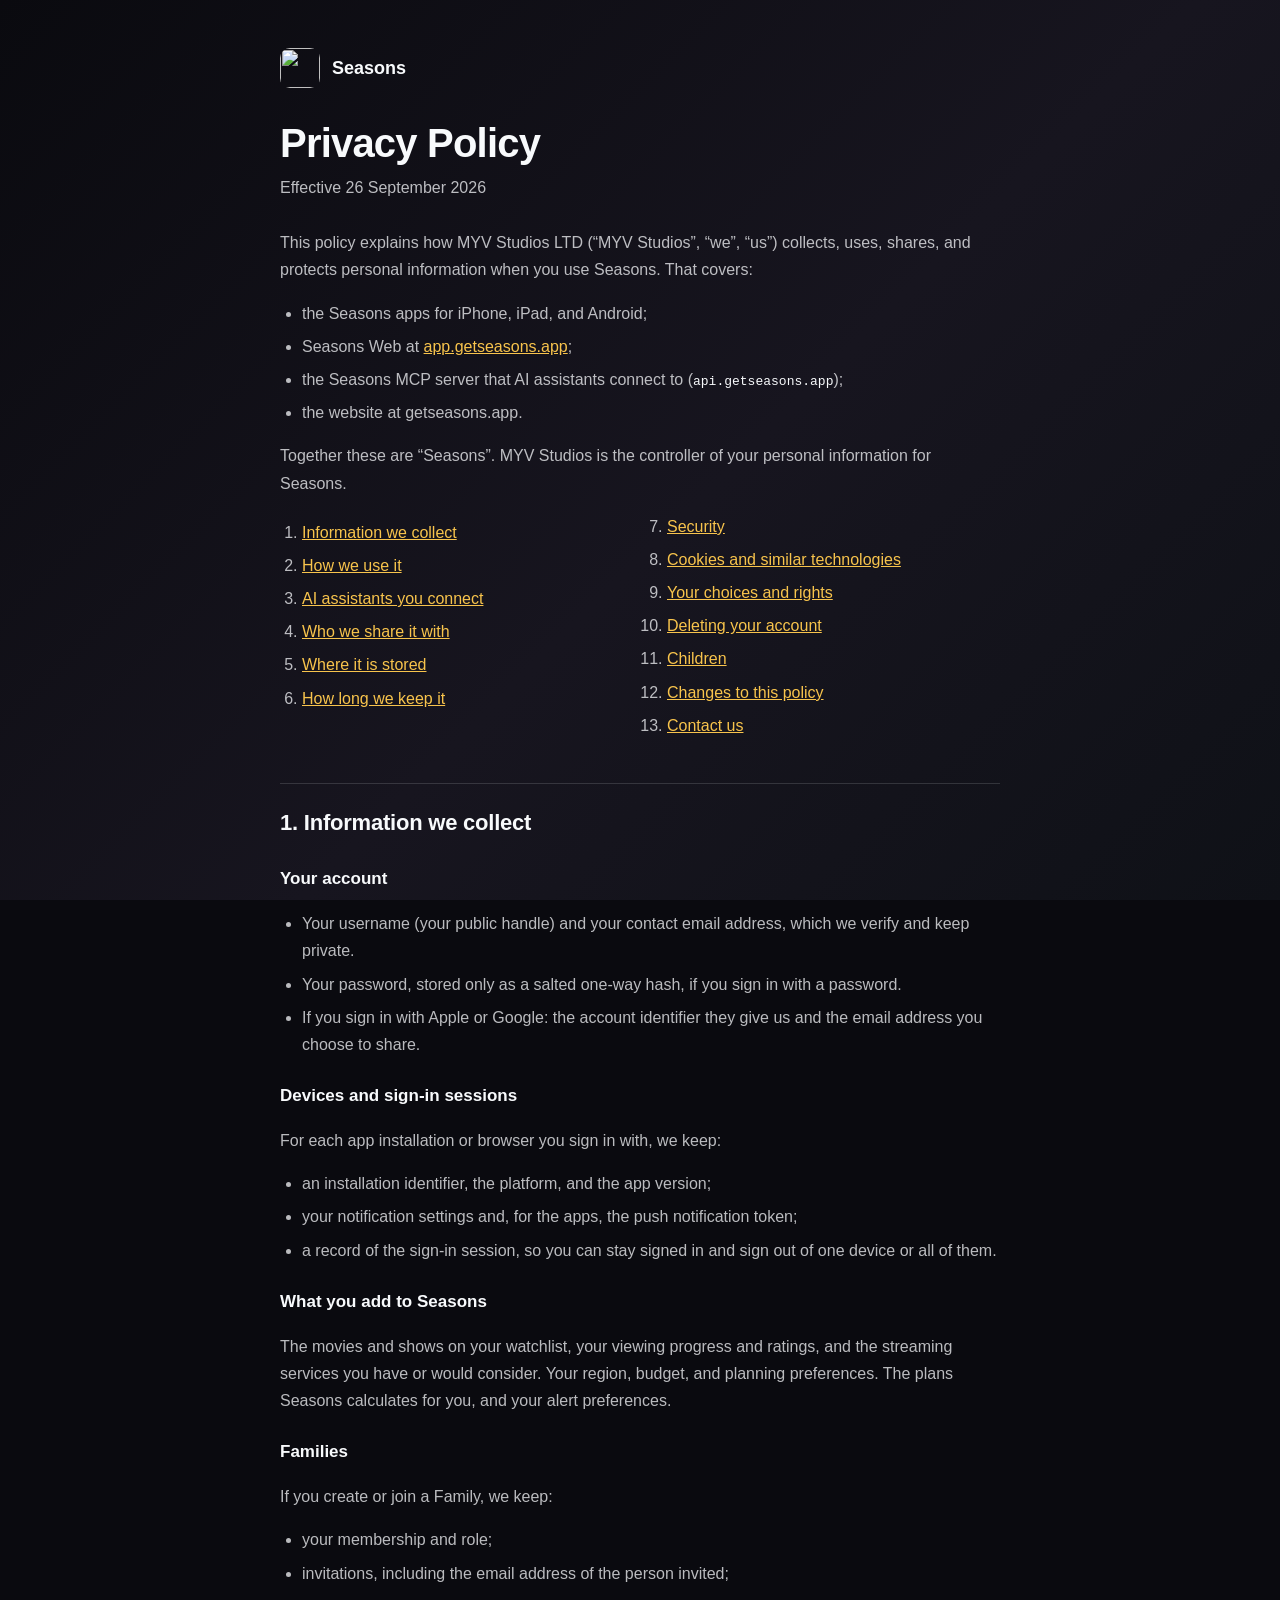
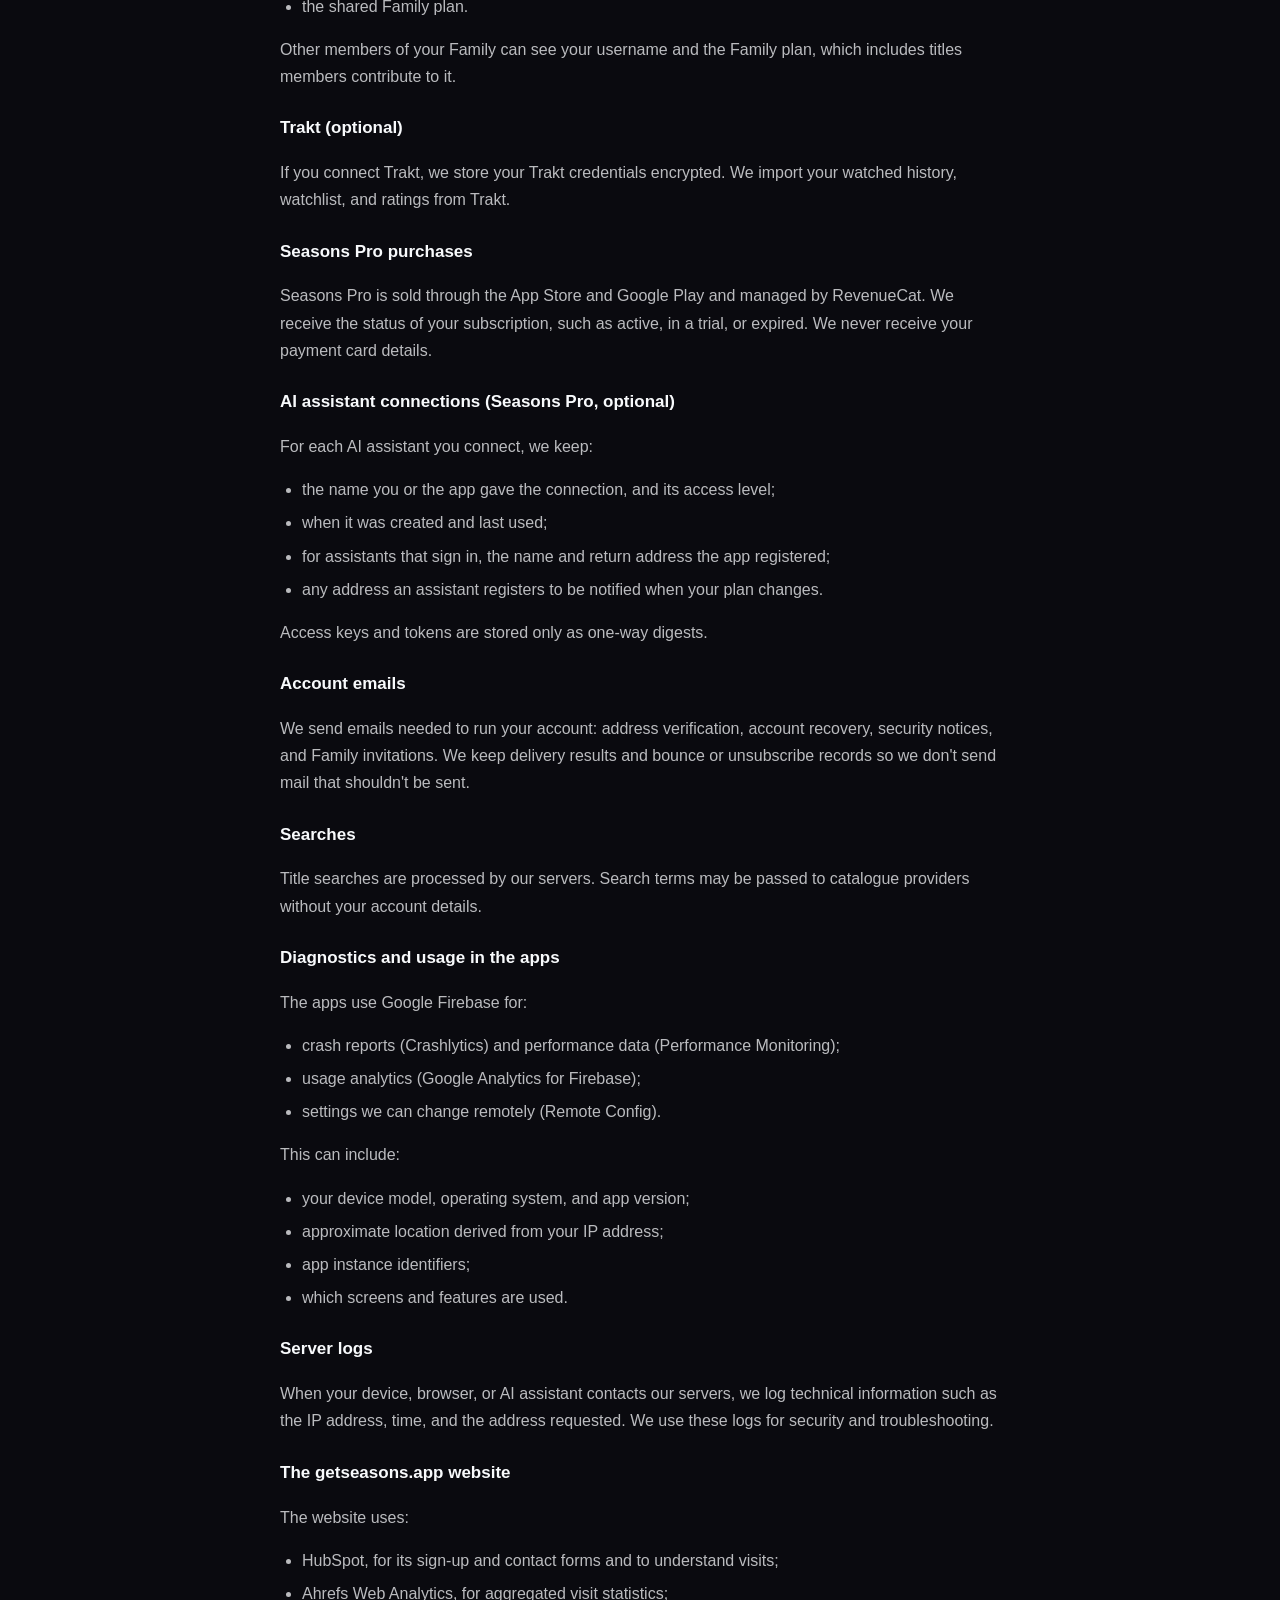
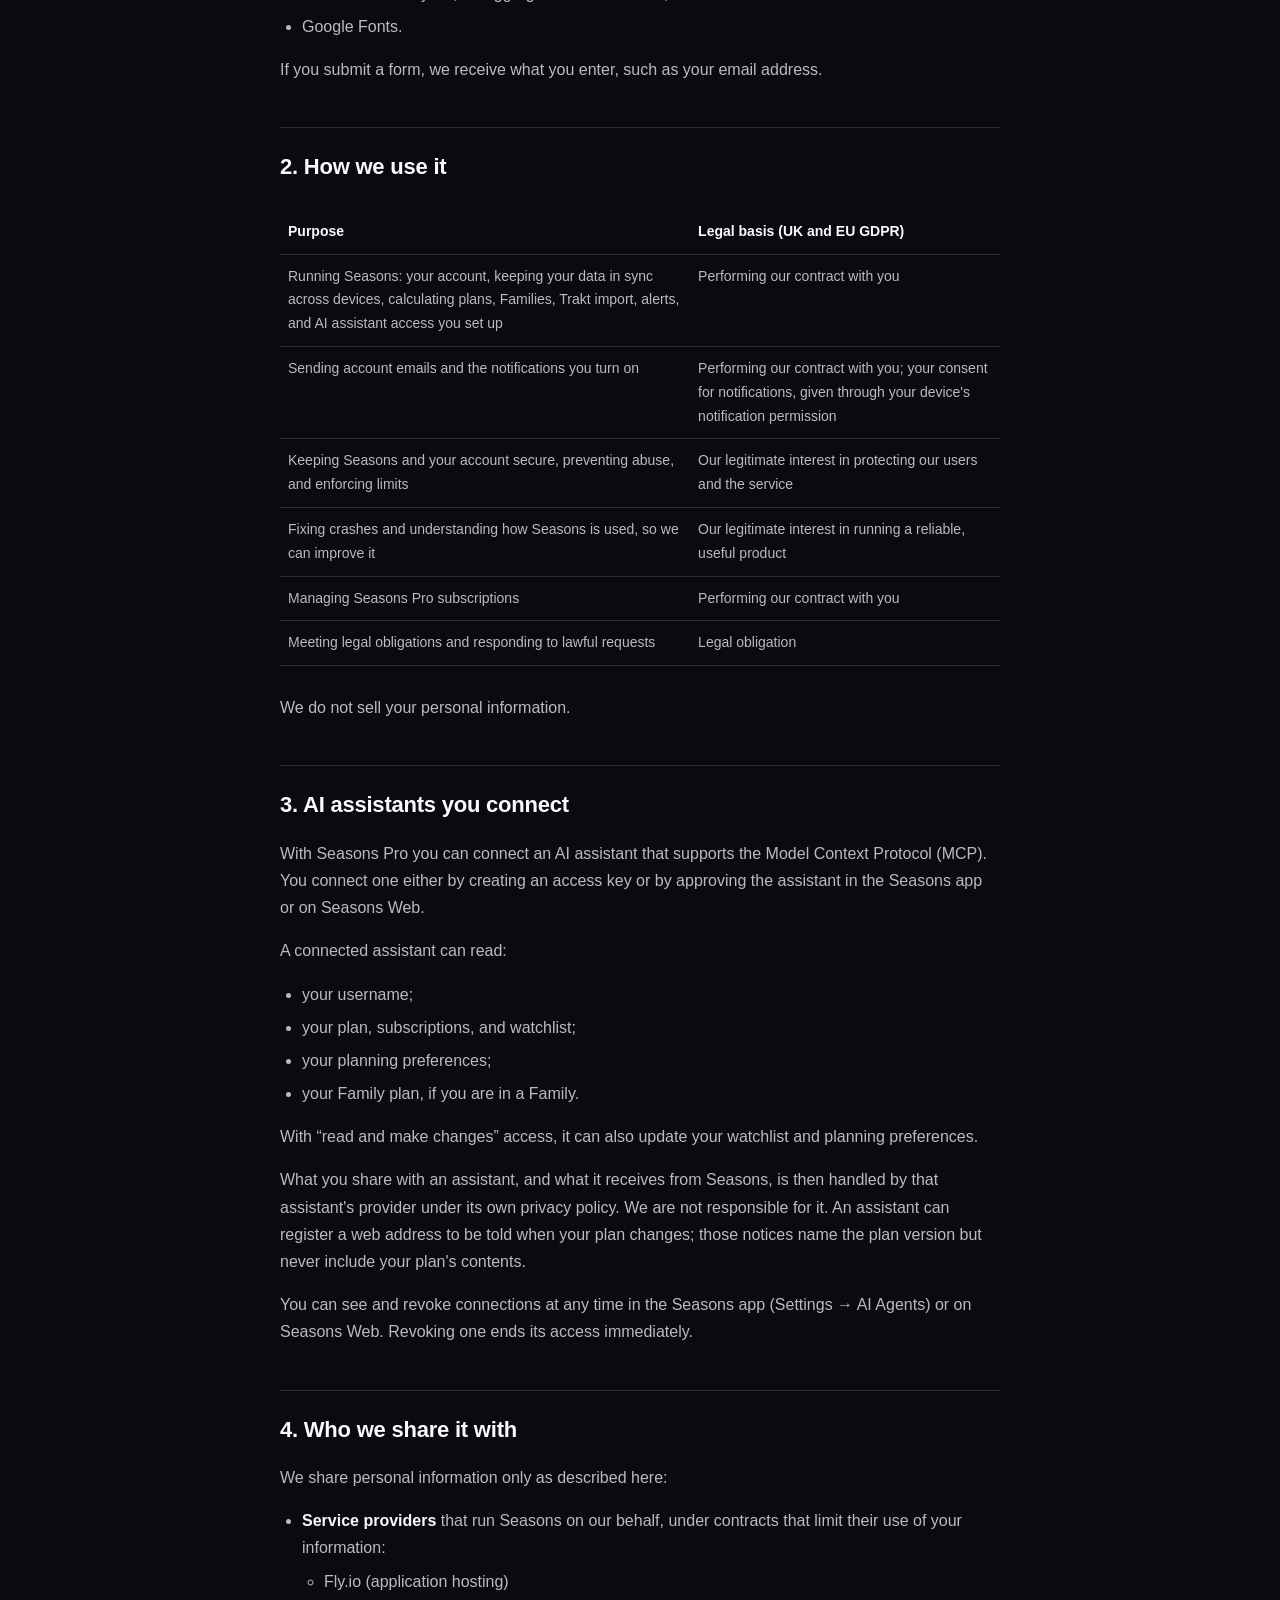
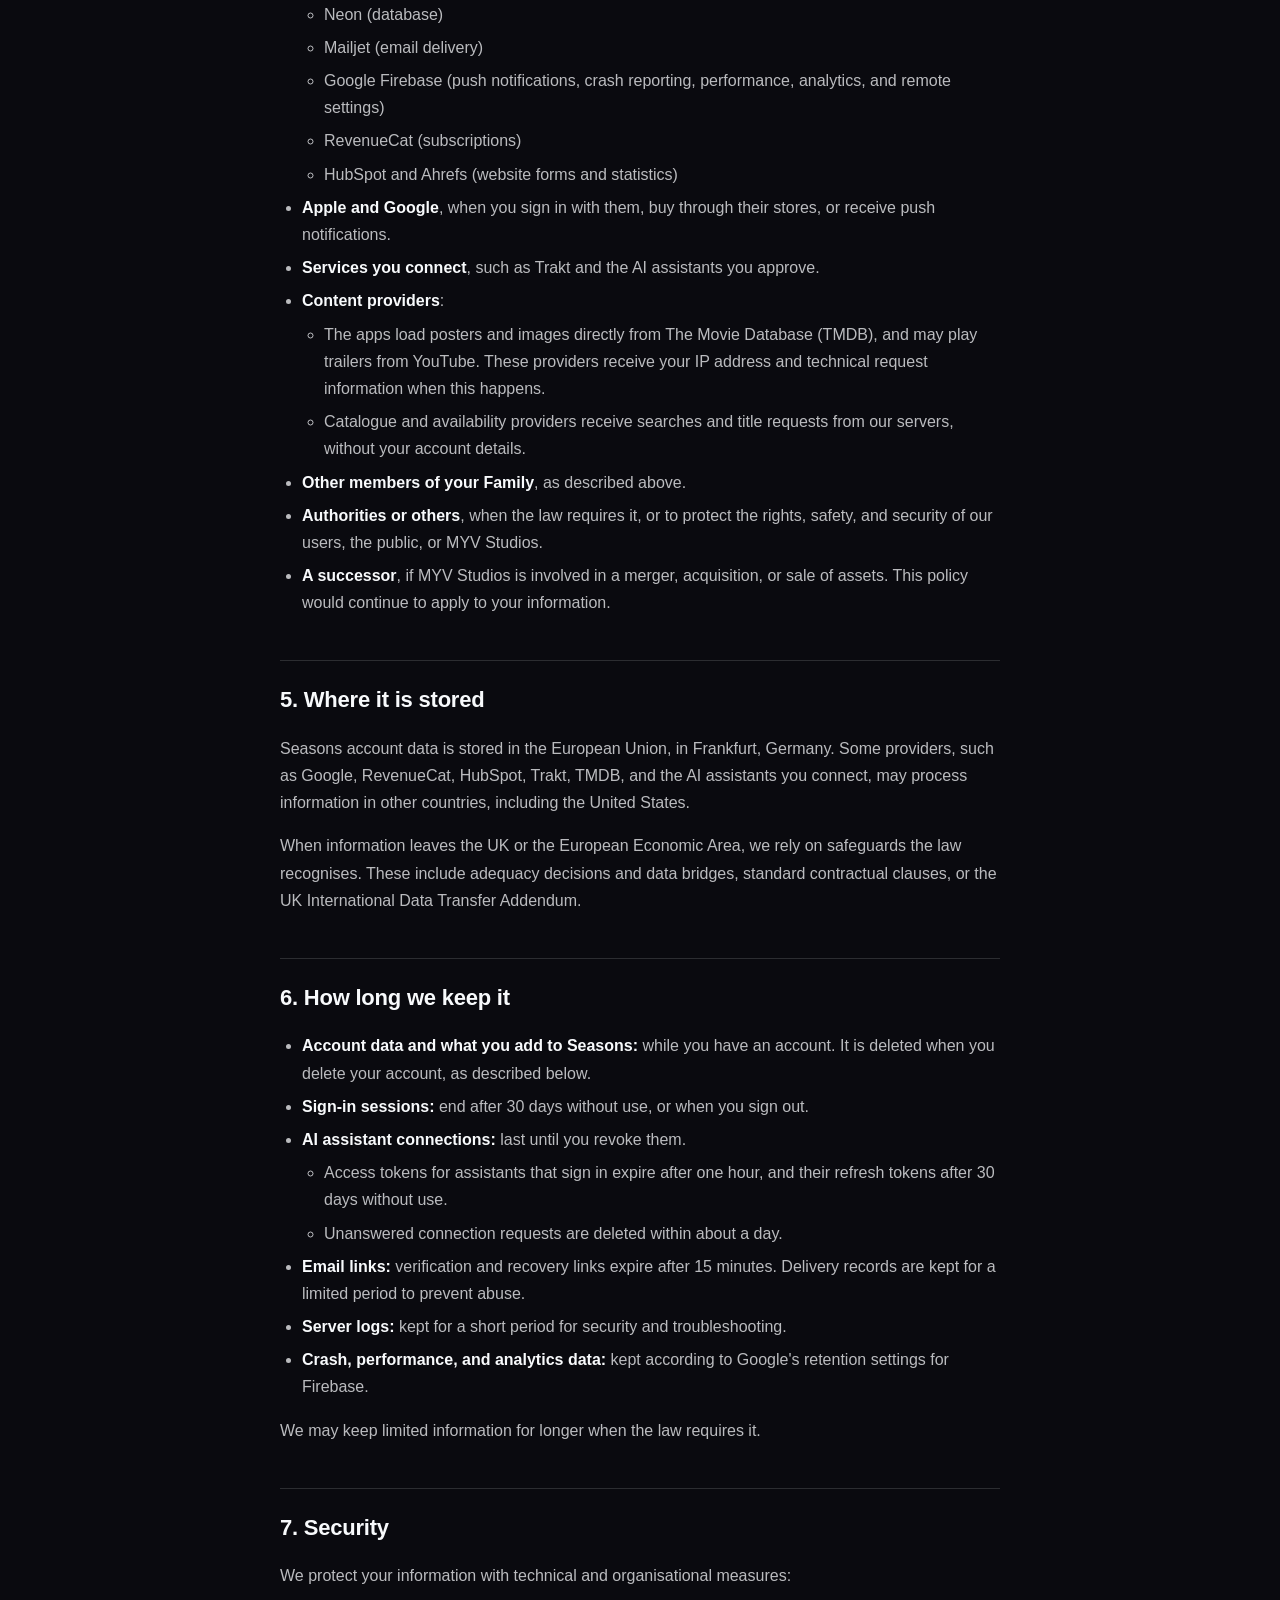
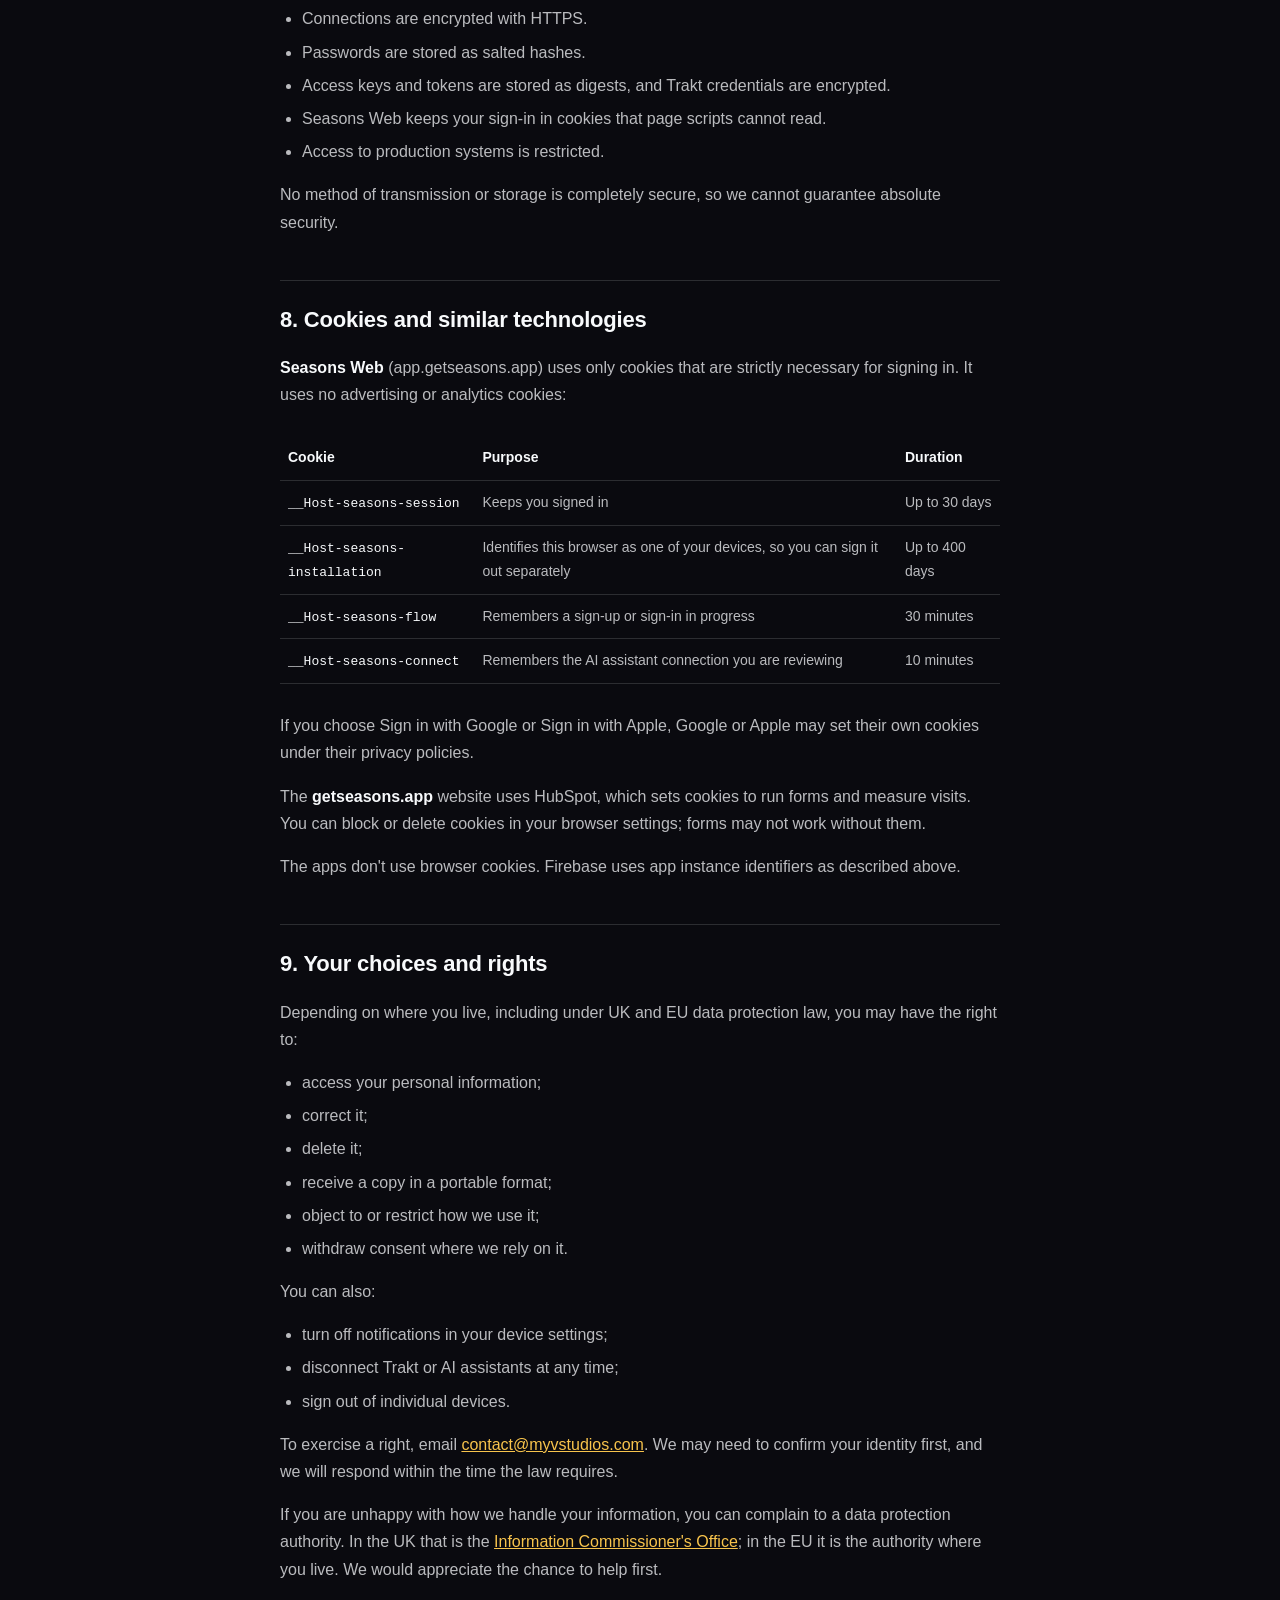
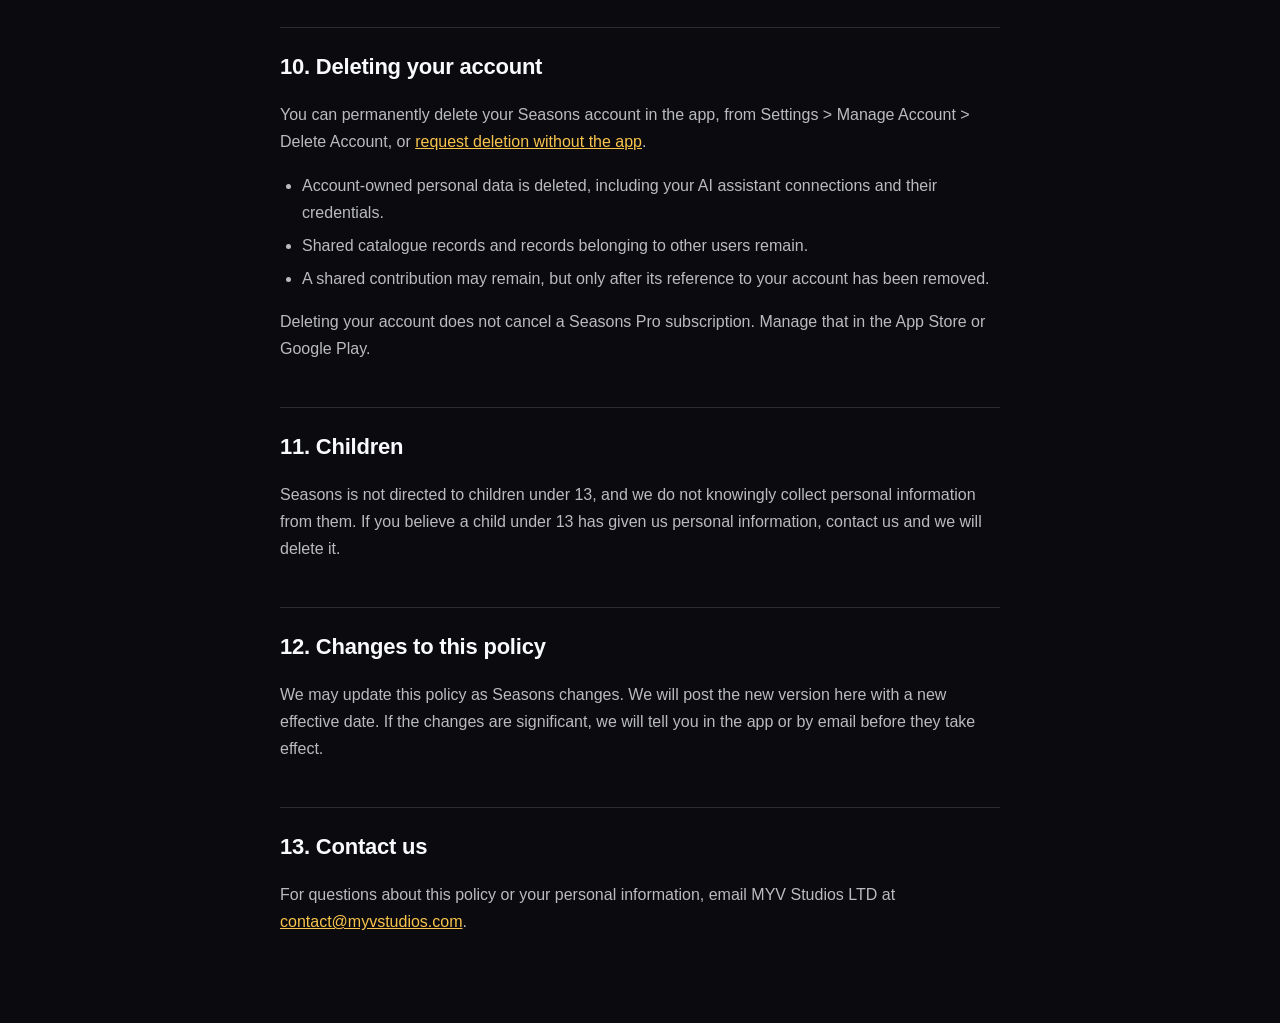
==== privacypolicy.html @ 933d2717 "Publish an up-to-date privacy policy at /privacypolicy The old policy said Seasons keeps what you pr" ====
<!DOCTYPE html>
<html lang="en">

<head>
    <meta charset="UTF-8">
    <meta name="viewport" content="width=device-width, initial-scale=1.0">
    <title>Privacy Policy · Seasons</title>
    <meta name="description" content="How MYV Studios collects, uses, and protects personal information in Seasons: the apps, Seasons Web, the Seasons MCP server for AI assistants, and getseasons.app.">
    <link rel="canonical" href="https://getseasons.app/privacypolicy">
    <link rel="icon" href="/seasonslogo.png">
    <style>
        :root { color-scheme: dark; --ink: #f8fafc; --muted: rgba(248, 250, 252, .74); --line: rgba(248, 250, 252, .14); --amber: #f8c44c; --ground: #0a0a0f; }
        * { box-sizing: border-box; }
        body { margin: 0; background: var(--ground) linear-gradient(135deg, #0a0a0f 0%, #17151f 55%, #0f1117 100%) fixed; color: var(--ink); font: 16px/1.7 -apple-system, BlinkMacSystemFont, "Segoe UI", Roboto, sans-serif; }
        main { max-width: 760px; margin: 0 auto; padding: 48px 20px 72px; }
        header { display: flex; align-items: center; gap: 12px; margin-bottom: 32px; }
        header img { width: 40px; height: 40px; border-radius: 10px; }
        header a { color: var(--ink); font-weight: 800; font-size: 18px; text-decoration: none; }
        h1 { font-size: clamp(30px, 5vw, 40px); line-height: 1.15; letter-spacing: -.02em; margin: 0 0 8px; }
        h2 { font-size: 22px; letter-spacing: -.01em; margin: 44px 0 12px; padding-top: 20px; border-top: 1px solid var(--line); }
        h3 { font-size: 17px; margin: 24px 0 6px; }
        p, li { color: var(--muted); }
        strong { color: var(--ink); }
        a { color: var(--amber); }
        a:focus-visible { outline: 3px solid var(--amber); outline-offset: 3px; }
        ul { padding-left: 22px; }
        li { margin: 6px 0; }
        .meta { color: var(--muted); margin: 0 0 28px; }
        nav ol { columns: 2; column-gap: 32px; padding-left: 22px; margin: 0; }
        @media (max-width: 560px) { nav ol { columns: 1; } }
        table { width: 100%; border-collapse: collapse; font-size: 14px; margin: 12px 0; }
        th, td { text-align: left; vertical-align: top; padding: 10px 8px; border-bottom: 1px solid var(--line); }
        th { color: var(--ink); }
        td { color: var(--muted); }
        code { font: 13px ui-monospace, "SF Mono", Menlo, monospace; color: var(--ink); overflow-wrap: anywhere; }
        .table-wrap { overflow-x: auto; }
    </style>
</head>

<body>
    <main>
        <header>
            <img src="/seasonslogo.png" alt="">
            <a href="/">Seasons</a>
        </header>

        <h1>Privacy Policy</h1>
        <p class="meta">Effective 26 September 2026</p>

        <p>This policy explains how MYV Studios LTD (“MYV Studios”, “we”, “us”) collects, uses, shares, and protects personal information when you use Seasons. That covers:</p>
        <ul>
            <li>the Seasons apps for iPhone, iPad, and Android;</li>
            <li>Seasons Web at <a href="https://app.getseasons.app">app.getseasons.app</a>;</li>
            <li>the Seasons MCP server that AI assistants connect to (<code>api.getseasons.app</code>);</li>
            <li>the website at getseasons.app.</li>
        </ul>
        <p>Together these are “Seasons”. MYV Studios is the controller of your personal information for Seasons.</p>

        <nav aria-label="Contents">
            <ol>
                <li><a href="#collect">Information we collect</a></li>
                <li><a href="#use">How we use it</a></li>
                <li><a href="#ai">AI assistants you connect</a></li>
                <li><a href="#share">Who we share it with</a></li>
                <li><a href="#transfers">Where it is stored</a></li>
                <li><a href="#retention">How long we keep it</a></li>
                <li><a href="#security">Security</a></li>
                <li><a href="#cookies">Cookies and similar technologies</a></li>
                <li><a href="#rights">Your choices and rights</a></li>
                <li><a href="#deletion">Deleting your account</a></li>
                <li><a href="#children">Children</a></li>
                <li><a href="#changes">Changes to this policy</a></li>
                <li><a href="#contact">Contact us</a></li>
            </ol>
        </nav>

        <h2 id="collect">1. Information we collect</h2>

        <h3>Your account</h3>
        <ul>
            <li>Your username (your public handle) and your contact email address, which we verify and keep private.</li>
            <li>Your password, stored only as a salted one-way hash, if you sign in with a password.</li>
            <li>If you sign in with Apple or Google: the account identifier they give us and the email address you choose to share.</li>
        </ul>

        <h3>Devices and sign-in sessions</h3>
        <p>For each app installation or browser you sign in with, we keep:</p>
        <ul>
            <li>an installation identifier, the platform, and the app version;</li>
            <li>your notification settings and, for the apps, the push notification token;</li>
            <li>a record of the sign-in session, so you can stay signed in and sign out of one device or all of them.</li>
        </ul>

        <h3>What you add to Seasons</h3>
        <p>The movies and shows on your watchlist, your viewing progress and ratings, and the streaming services you have or would consider. Your region, budget, and planning preferences. The plans Seasons calculates for you, and your alert preferences.</p>

        <h3>Families</h3>
        <p>If you create or join a Family, we keep:</p>
        <ul>
            <li>your membership and role;</li>
            <li>invitations, including the email address of the person invited;</li>
            <li>the shared Family plan.</li>
        </ul>
        <p>Other members of your Family can see your username and the Family plan, which includes titles members contribute to it.</p>

        <h3>Trakt (optional)</h3>
        <p>If you connect Trakt, we store your Trakt credentials encrypted. We import your watched history, watchlist, and ratings from Trakt.</p>

        <h3>Seasons Pro purchases</h3>
        <p>Seasons Pro is sold through the App Store and Google Play and managed by RevenueCat. We receive the status of your subscription, such as active, in a trial, or expired. We never receive your payment card details.</p>

        <h3>AI assistant connections (Seasons Pro, optional)</h3>
        <p>For each AI assistant you connect, we keep:</p>
        <ul>
            <li>the name you or the app gave the connection, and its access level;</li>
            <li>when it was created and last used;</li>
            <li>for assistants that sign in, the name and return address the app registered;</li>
            <li>any address an assistant registers to be notified when your plan changes.</li>
        </ul>
        <p>Access keys and tokens are stored only as one-way digests.</p>

        <h3>Account emails</h3>
        <p>We send emails needed to run your account: address verification, account recovery, security notices, and Family invitations. We keep delivery results and bounce or unsubscribe records so we don't send mail that shouldn't be sent.</p>

        <h3>Searches</h3>
        <p>Title searches are processed by our servers. Search terms may be passed to catalogue providers without your account details.</p>

        <h3>Diagnostics and usage in the apps</h3>
        <p>The apps use Google Firebase for:</p>
        <ul>
            <li>crash reports (Crashlytics) and performance data (Performance Monitoring);</li>
            <li>usage analytics (Google Analytics for Firebase);</li>
            <li>settings we can change remotely (Remote Config).</li>
        </ul>
        <p>This can include:</p>
        <ul>
            <li>your device model, operating system, and app version;</li>
            <li>approximate location derived from your IP address;</li>
            <li>app instance identifiers;</li>
            <li>which screens and features are used.</li>
        </ul>

        <h3>Server logs</h3>
        <p>When your device, browser, or AI assistant contacts our servers, we log technical information such as the IP address, time, and the address requested. We use these logs for security and troubleshooting.</p>

        <h3>The getseasons.app website</h3>
        <p>The website uses:</p>
        <ul>
            <li>HubSpot, for its sign-up and contact forms and to understand visits;</li>
            <li>Ahrefs Web Analytics, for aggregated visit statistics;</li>
            <li>Google Fonts.</li>
        </ul>
        <p>If you submit a form, we receive what you enter, such as your email address.</p>

        <h2 id="use">2. How we use it</h2>
        <div class="table-wrap">
            <table>
                <thead>
                    <tr><th scope="col">Purpose</th><th scope="col">Legal basis (UK and EU GDPR)</th></tr>
                </thead>
                <tbody>
                    <tr><td>Running Seasons: your account, keeping your data in sync across devices, calculating plans, Families, Trakt import, alerts, and AI assistant access you set up</td><td>Performing our contract with you</td></tr>
                    <tr><td>Sending account emails and the notifications you turn on</td><td>Performing our contract with you; your consent for notifications, given through your device's notification permission</td></tr>
                    <tr><td>Keeping Seasons and your account secure, preventing abuse, and enforcing limits</td><td>Our legitimate interest in protecting our users and the service</td></tr>
                    <tr><td>Fixing crashes and understanding how Seasons is used, so we can improve it</td><td>Our legitimate interest in running a reliable, useful product</td></tr>
                    <tr><td>Managing Seasons Pro subscriptions</td><td>Performing our contract with you</td></tr>
                    <tr><td>Meeting legal obligations and responding to lawful requests</td><td>Legal obligation</td></tr>
                </tbody>
            </table>
        </div>
        <p>We do not sell your personal information.</p>

        <h2 id="ai">3. AI assistants you connect</h2>
        <p>With Seasons Pro you can connect an AI assistant that supports the Model Context Protocol (MCP). You connect one either by creating an access key or by approving the assistant in the Seasons app or on Seasons Web.</p>
        <p>A connected assistant can read:</p>
        <ul>
            <li>your username;</li>
            <li>your plan, subscriptions, and watchlist;</li>
            <li>your planning preferences;</li>
            <li>your Family plan, if you are in a Family.</li>
        </ul>
        <p>With “read and make changes” access, it can also update your watchlist and planning preferences.</p>
        <p>What you share with an assistant, and what it receives from Seasons, is then handled by that assistant's provider under its own privacy policy. We are not responsible for it. An assistant can register a web address to be told when your plan changes; those notices name the plan version but never include your plan's contents.</p>
        <p>You can see and revoke connections at any time in the Seasons app (Settings → AI Agents) or on Seasons Web. Revoking one ends its access immediately.</p>

        <h2 id="share">4. Who we share it with</h2>
        <p>We share personal information only as described here:</p>
        <ul>
            <li><strong>Service providers</strong> that run Seasons on our behalf, under contracts that limit their use of your information:
                <ul>
                    <li>Fly.io (application hosting)</li>
                    <li>Neon (database)</li>
                    <li>Mailjet (email delivery)</li>
                    <li>Google Firebase (push notifications, crash reporting, performance, analytics, and remote settings)</li>
                    <li>RevenueCat (subscriptions)</li>
                    <li>HubSpot and Ahrefs (website forms and statistics)</li>
                </ul>
            </li>
            <li><strong>Apple and Google</strong>, when you sign in with them, buy through their stores, or receive push notifications.</li>
            <li><strong>Services you connect</strong>, such as Trakt and the AI assistants you approve.</li>
            <li><strong>Content providers</strong>:
                <ul>
                    <li>The apps load posters and images directly from The Movie Database (TMDB), and may play trailers from YouTube. These providers receive your IP address and technical request information when this happens.</li>
                    <li>Catalogue and availability providers receive searches and title requests from our servers, without your account details.</li>
                </ul>
            </li>
            <li><strong>Other members of your Family</strong>, as described above.</li>
            <li><strong>Authorities or others</strong>, when the law requires it, or to protect the rights, safety, and security of our users, the public, or MYV Studios.</li>
            <li><strong>A successor</strong>, if MYV Studios is involved in a merger, acquisition, or sale of assets. This policy would continue to apply to your information.</li>
        </ul>

        <h2 id="transfers">5. Where it is stored</h2>
        <p>Seasons account data is stored in the European Union, in Frankfurt, Germany. Some providers, such as Google, RevenueCat, HubSpot, Trakt, TMDB, and the AI assistants you connect, may process information in other countries, including the United States.</p>
        <p>When information leaves the UK or the European Economic Area, we rely on safeguards the law recognises. These include adequacy decisions and data bridges, standard contractual clauses, or the UK International Data Transfer Addendum.</p>

        <h2 id="retention">6. How long we keep it</h2>
        <ul>
            <li><strong>Account data and what you add to Seasons:</strong> while you have an account. It is deleted when you delete your account, as described below.</li>
            <li><strong>Sign-in sessions:</strong> end after 30 days without use, or when you sign out.</li>
            <li><strong>AI assistant connections:</strong> last until you revoke them.
                <ul>
                    <li>Access tokens for assistants that sign in expire after one hour, and their refresh tokens after 30 days without use.</li>
                    <li>Unanswered connection requests are deleted within about a day.</li>
                </ul>
            </li>
            <li><strong>Email links:</strong> verification and recovery links expire after 15 minutes. Delivery records are kept for a limited period to prevent abuse.</li>
            <li><strong>Server logs:</strong> kept for a short period for security and troubleshooting.</li>
            <li><strong>Crash, performance, and analytics data:</strong> kept according to Google's retention settings for Firebase.</li>
        </ul>
        <p>We may keep limited information for longer when the law requires it.</p>

        <h2 id="security">7. Security</h2>
        <p>We protect your information with technical and organisational measures:</p>
        <ul>
            <li>Connections are encrypted with HTTPS.</li>
            <li>Passwords are stored as salted hashes.</li>
            <li>Access keys and tokens are stored as digests, and Trakt credentials are encrypted.</li>
            <li>Seasons Web keeps your sign-in in cookies that page scripts cannot read.</li>
            <li>Access to production systems is restricted.</li>
        </ul>
        <p>No method of transmission or storage is completely secure, so we cannot guarantee absolute security.</p>

        <h2 id="cookies">8. Cookies and similar technologies</h2>
        <p><strong>Seasons Web</strong> (app.getseasons.app) uses only cookies that are strictly necessary for signing in. It uses no advertising or analytics cookies:</p>
        <div class="table-wrap">
            <table>
                <thead>
                    <tr><th scope="col">Cookie</th><th scope="col">Purpose</th><th scope="col">Duration</th></tr>
                </thead>
                <tbody>
                    <tr><td><code>__Host-seasons-session</code></td><td>Keeps you signed in</td><td>Up to 30 days</td></tr>
                    <tr><td><code>__Host-seasons-installation</code></td><td>Identifies this browser as one of your devices, so you can sign it out separately</td><td>Up to 400 days</td></tr>
                    <tr><td><code>__Host-seasons-flow</code></td><td>Remembers a sign-up or sign-in in progress</td><td>30 minutes</td></tr>
                    <tr><td><code>__Host-seasons-connect</code></td><td>Remembers the AI assistant connection you are reviewing</td><td>10 minutes</td></tr>
                </tbody>
            </table>
        </div>
        <p>If you choose Sign in with Google or Sign in with Apple, Google or Apple may set their own cookies under their privacy policies.</p>
        <p>The <strong>getseasons.app</strong> website uses HubSpot, which sets cookies to run forms and measure visits. You can block or delete cookies in your browser settings; forms may not work without them.</p>
        <p>The apps don't use browser cookies. Firebase uses app instance identifiers as described above.</p>

        <h2 id="rights">9. Your choices and rights</h2>
        <p>Depending on where you live, including under UK and EU data protection law, you may have the right to:</p>
        <ul>
            <li>access your personal information;</li>
            <li>correct it;</li>
            <li>delete it;</li>
            <li>receive a copy in a portable format;</li>
            <li>object to or restrict how we use it;</li>
            <li>withdraw consent where we rely on it.</li>
        </ul>
        <p>You can also:</p>
        <ul>
            <li>turn off notifications in your device settings;</li>
            <li>disconnect Trakt or AI assistants at any time;</li>
            <li>sign out of individual devices.</li>
        </ul>
        <p>To exercise a right, email <a href="mailto:contact@myvstudios.com">contact@myvstudios.com</a>. We may need to confirm your identity first, and we will respond within the time the law requires.</p>
        <p>If you are unhappy with how we handle your information, you can complain to a data protection authority. In the UK that is the <a href="https://ico.org.uk/make-a-complaint/">Information Commissioner's Office</a>; in the EU it is the authority where you live. We would appreciate the chance to help first.</p>

        <h2 id="deletion">10. Deleting your account</h2>
        <p>You can permanently delete your Seasons account in the app, from Settings &gt; Manage Account &gt; Delete Account, or <a href="/delete-account/">request deletion without the app</a>.</p>
        <ul>
            <li>Account-owned personal data is deleted, including your AI assistant connections and their credentials.</li>
            <li>Shared catalogue records and records belonging to other users remain.</li>
            <li>A shared contribution may remain, but only after its reference to your account has been removed.</li>
        </ul>
        <p>Deleting your account does not cancel a Seasons Pro subscription. Manage that in the App Store or Google Play.</p>

        <h2 id="children">11. Children</h2>
        <p>Seasons is not directed to children under 13, and we do not knowingly collect personal information from them. If you believe a child under 13 has given us personal information, contact us and we will delete it.</p>

        <h2 id="changes">12. Changes to this policy</h2>
        <p>We may update this policy as Seasons changes. We will post the new version here with a new effective date. If the changes are significant, we will tell you in the app or by email before they take effect.</p>

        <h2 id="contact">13. Contact us</h2>
        <p>For questions about this policy or your personal information, email MYV Studios LTD at <a href="mailto:contact@myvstudios.com">contact@myvstudios.com</a>.</p>
    </main>
</body>

</html>
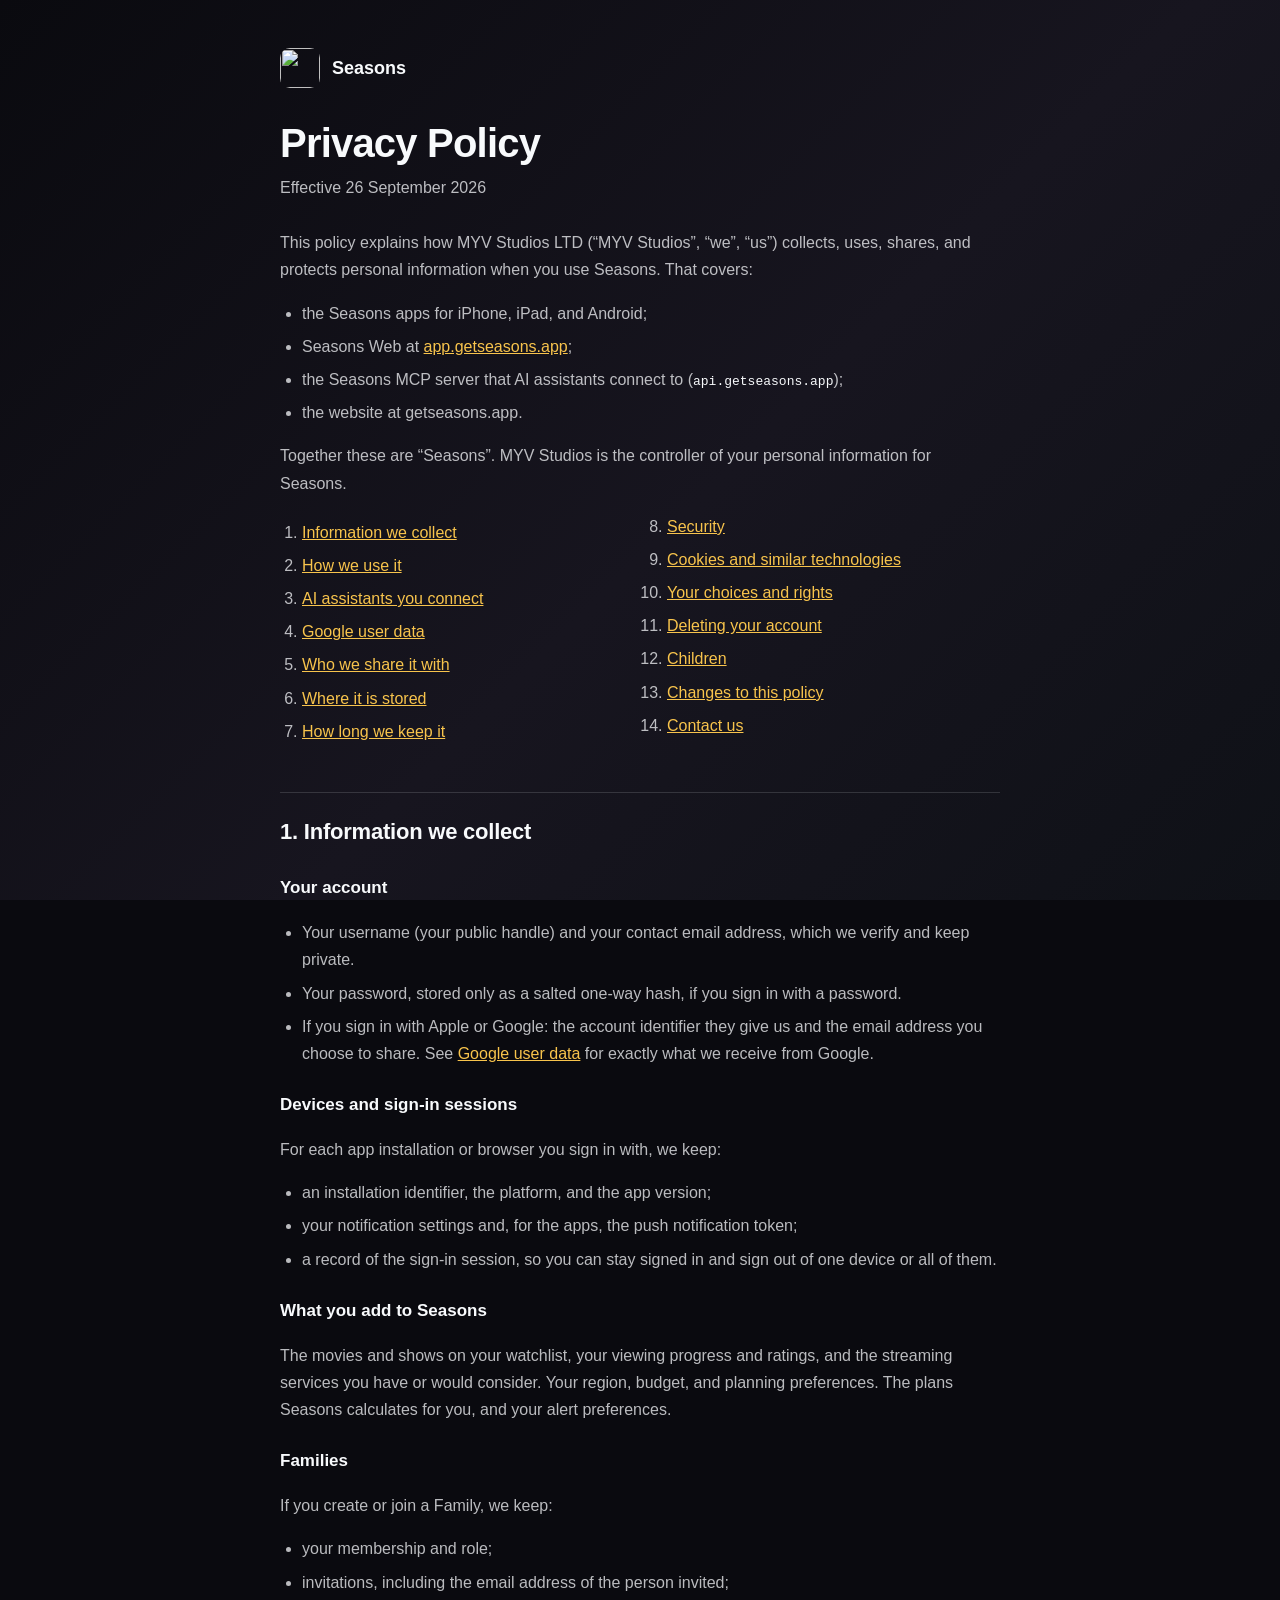
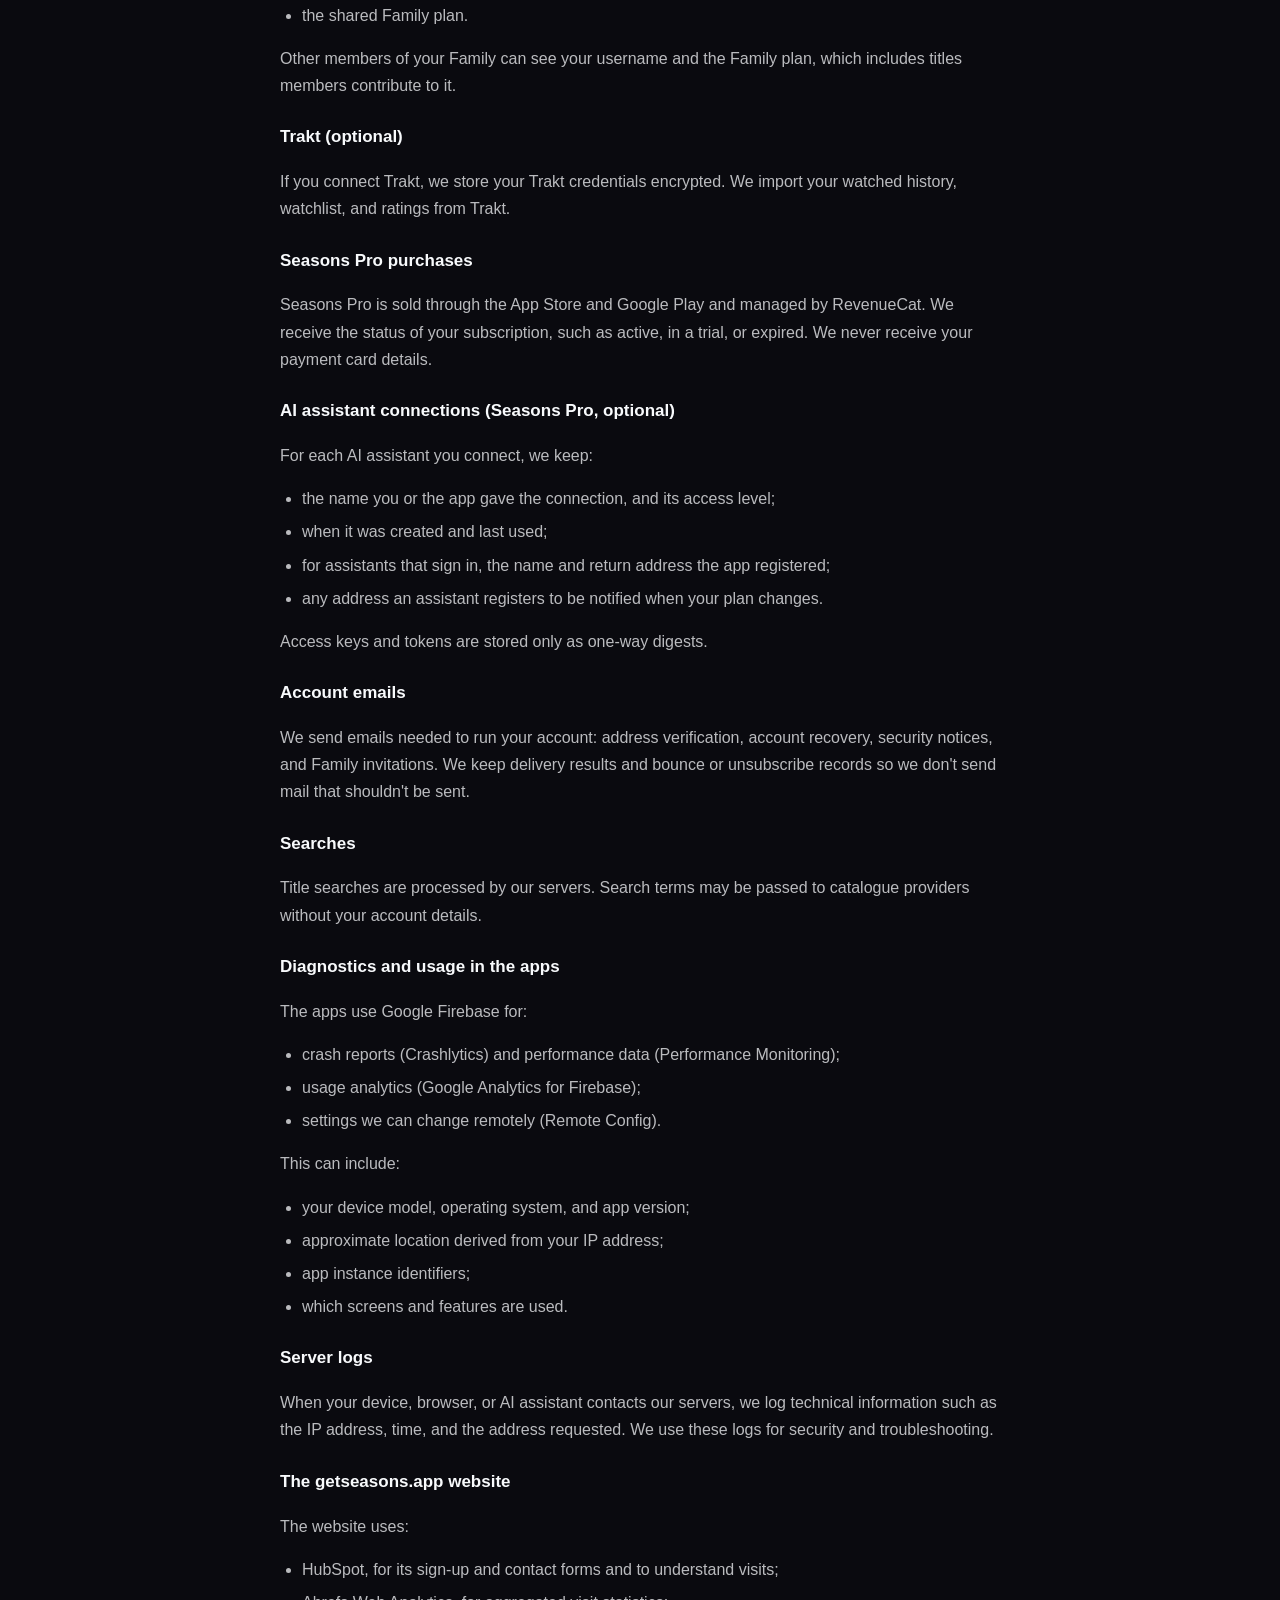
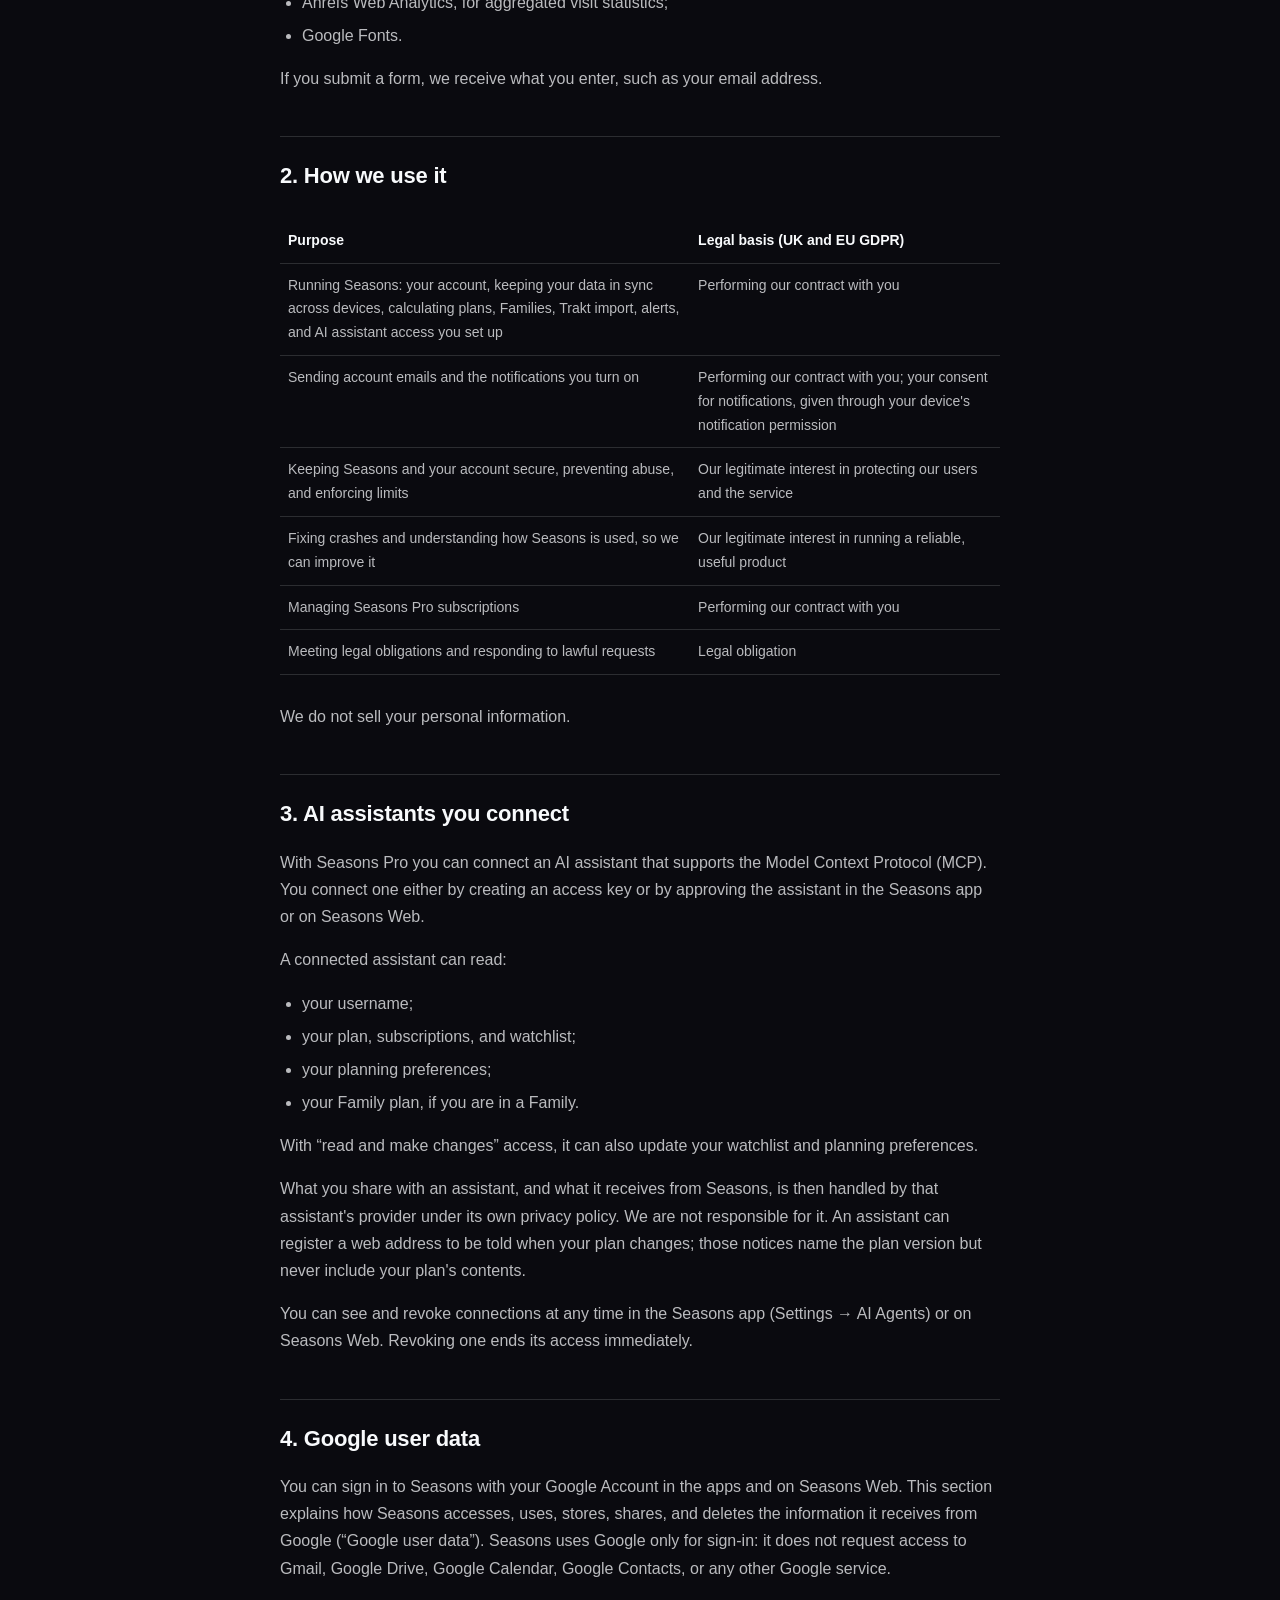
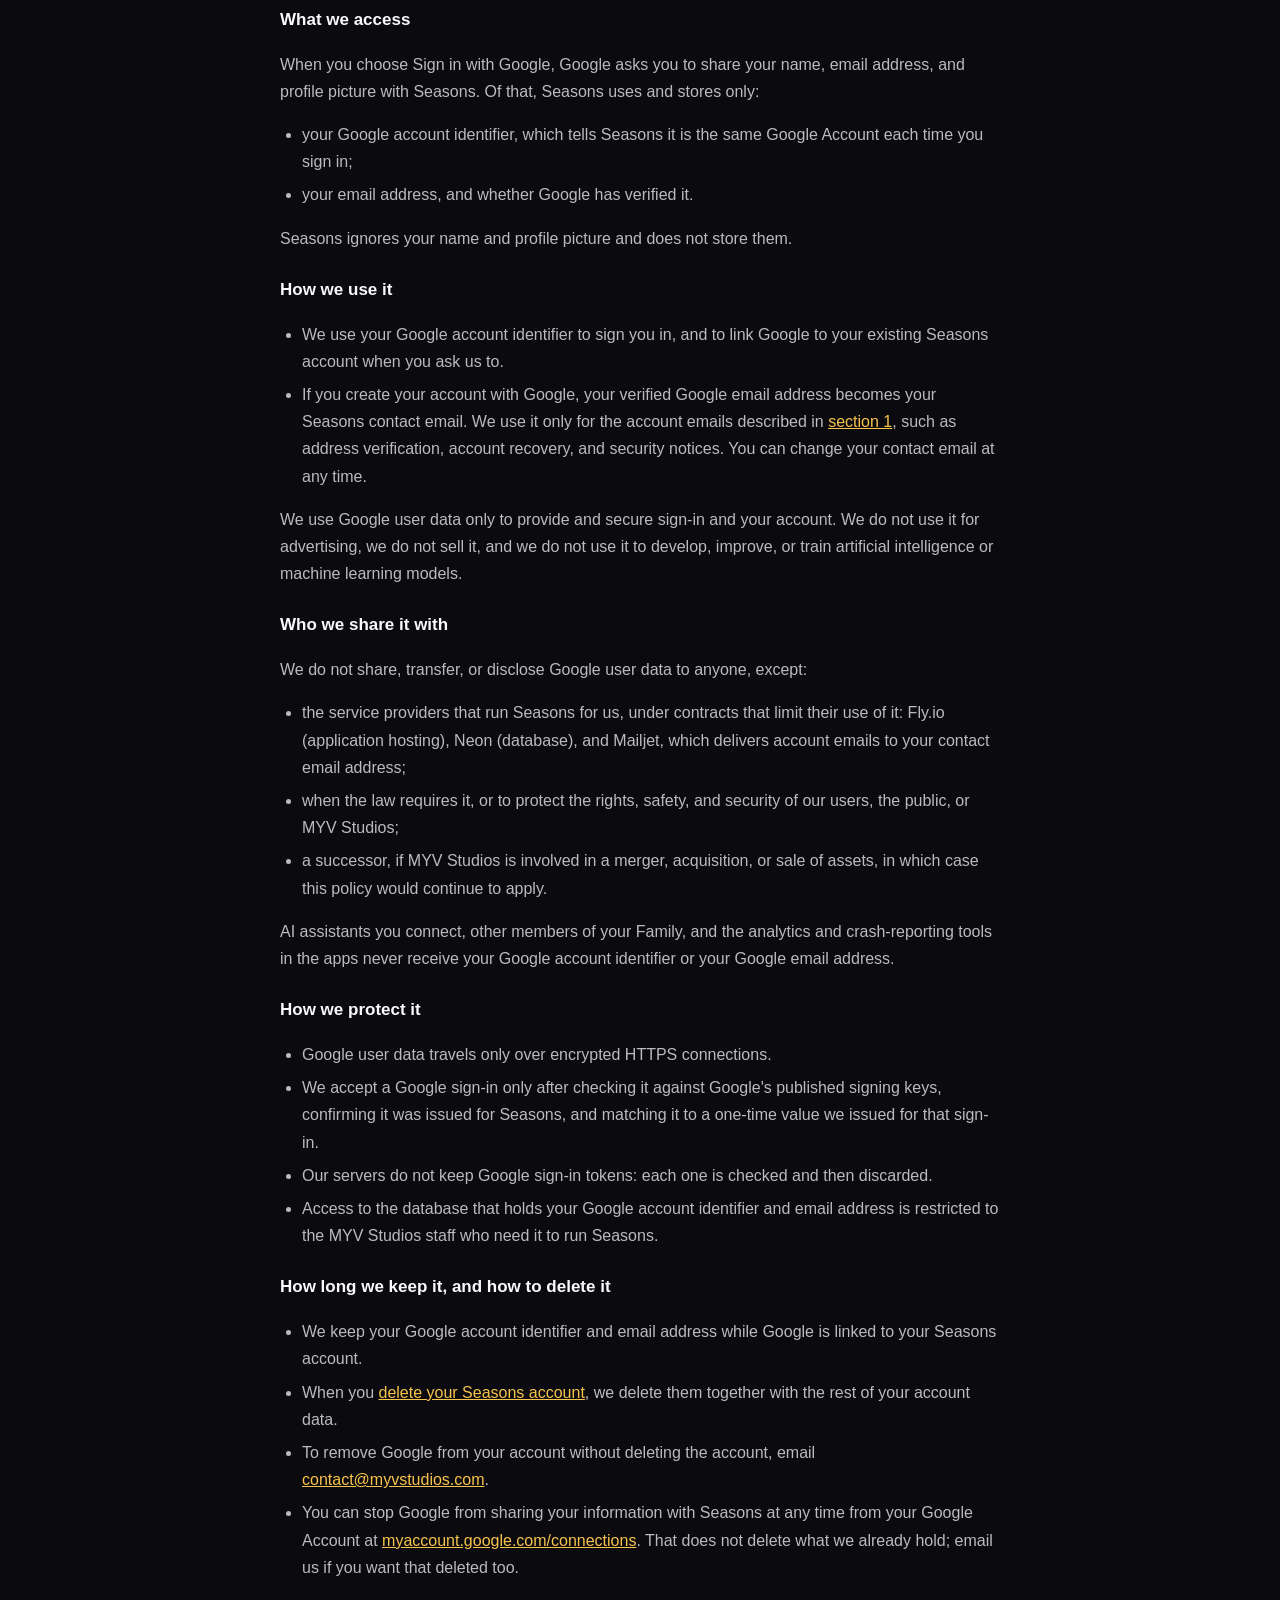
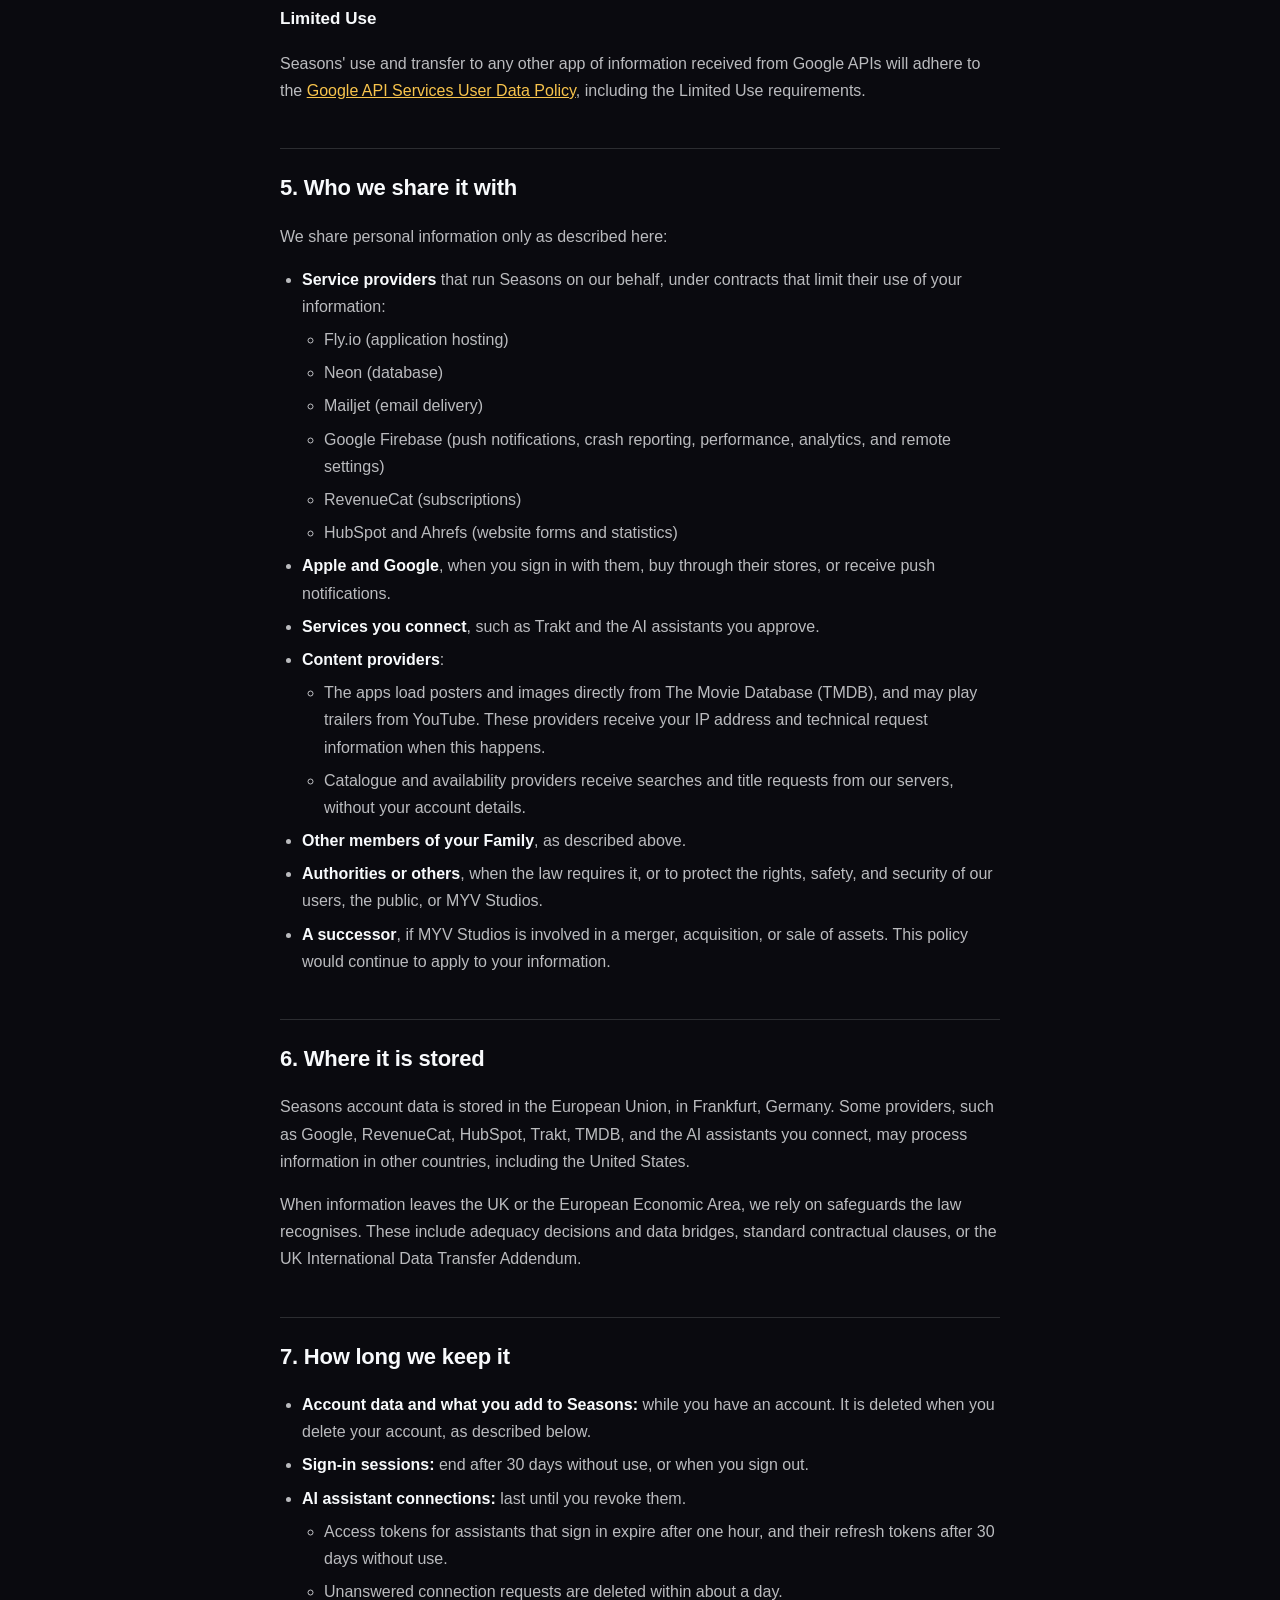
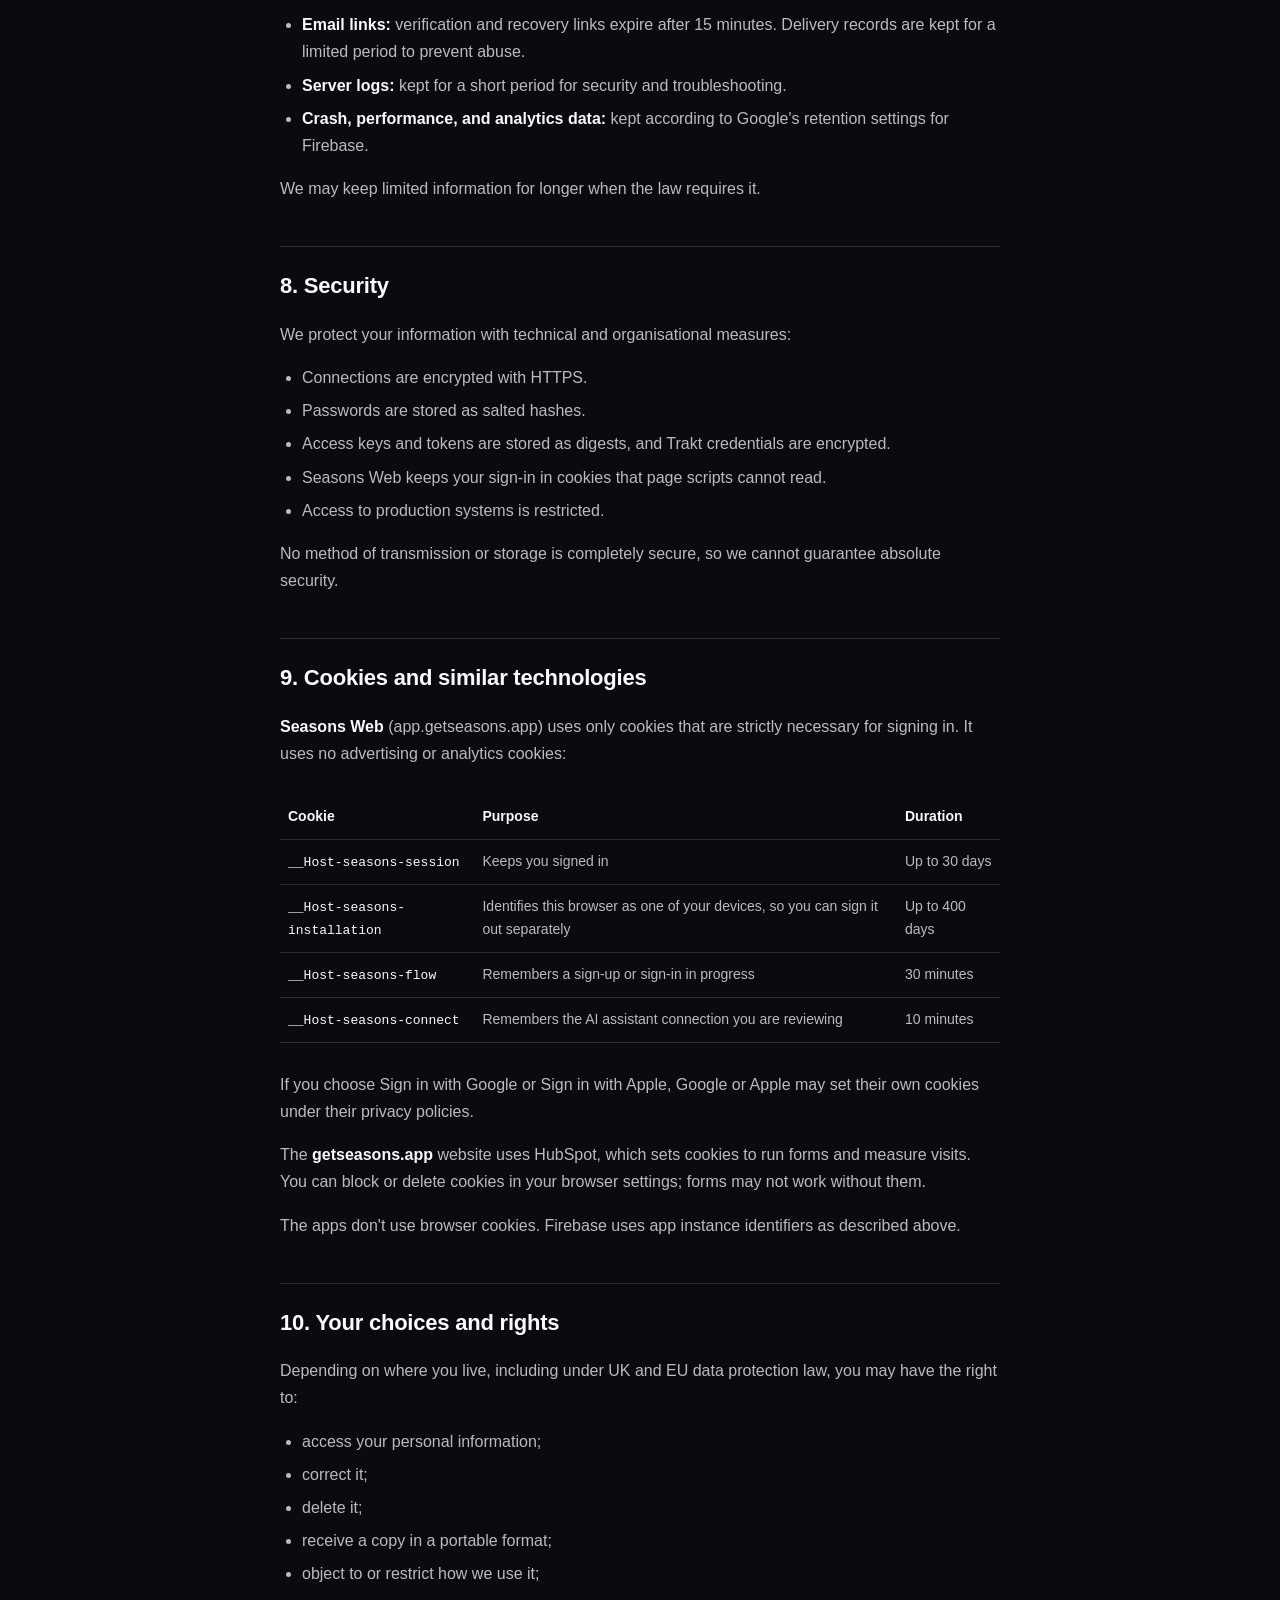
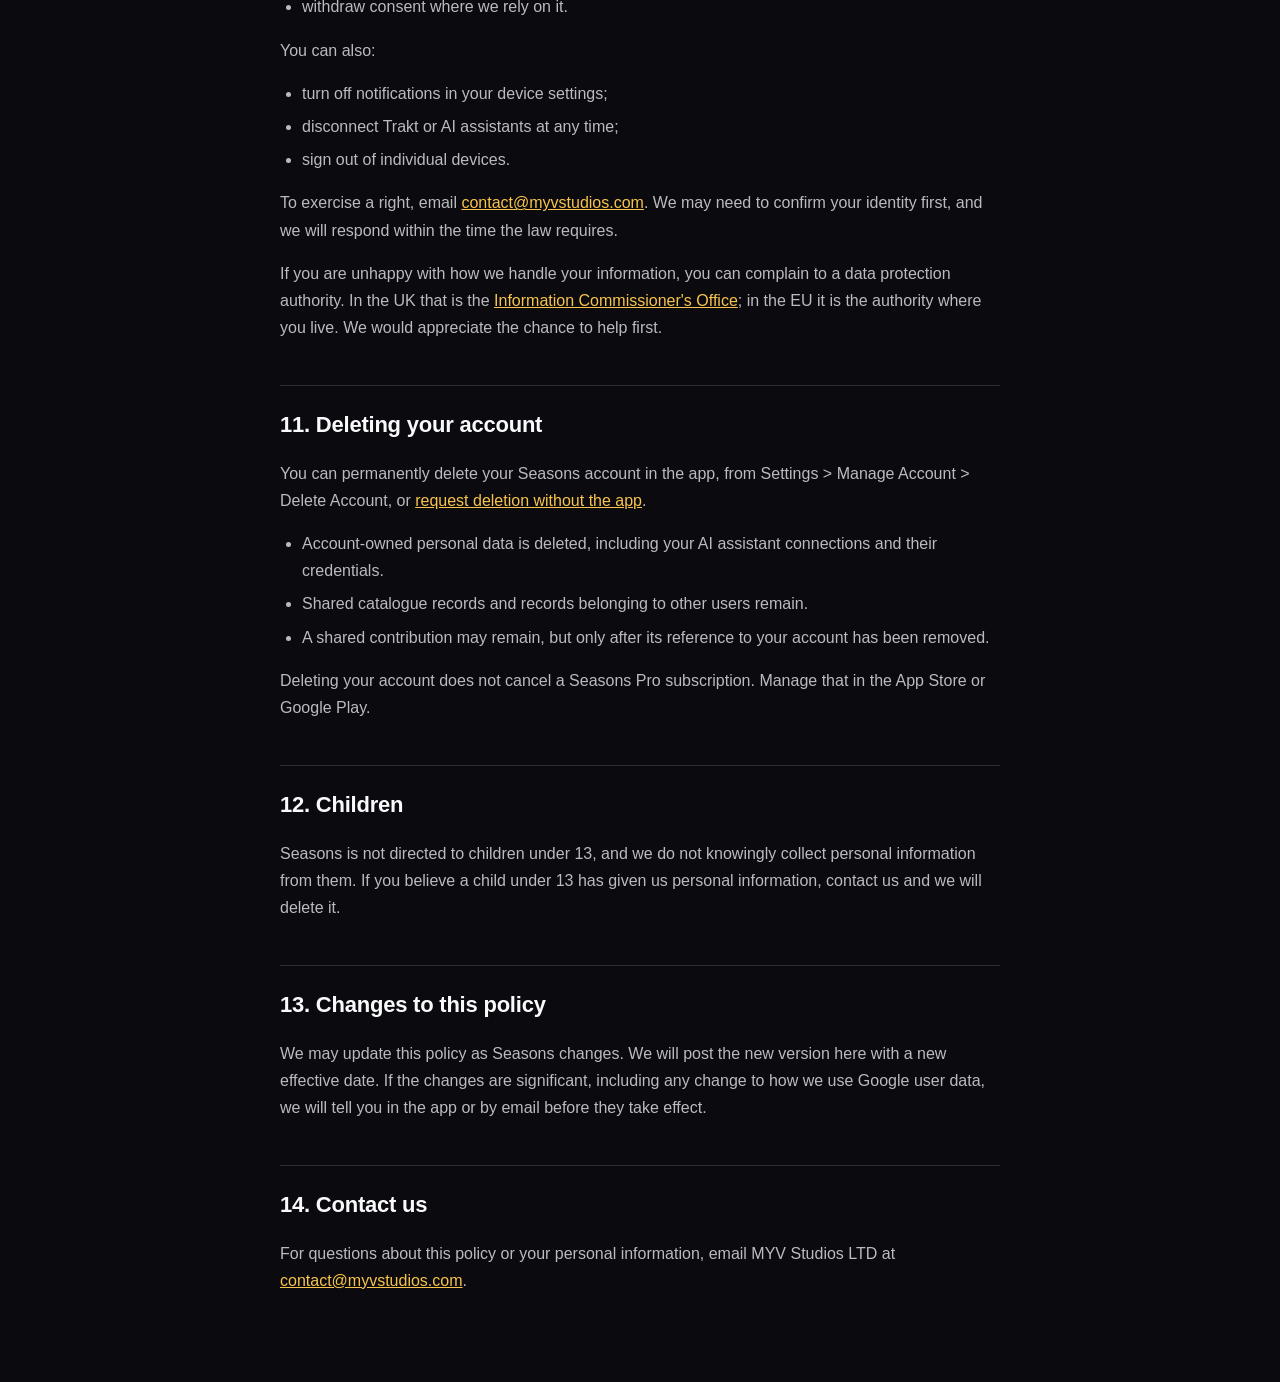
==== commit 0ffdf751: "Disclose Google user data handling in the privacy policy Google OAuth verification requires the priv" ====
--- a/privacypolicy.html
+++ b/privacypolicy.html
@@ -61,6 +61,7 @@
                 <li><a href="#collect">Information we collect</a></li>
                 <li><a href="#use">How we use it</a></li>
                 <li><a href="#ai">AI assistants you connect</a></li>
+                <li><a href="#google">Google user data</a></li>
                 <li><a href="#share">Who we share it with</a></li>
                 <li><a href="#transfers">Where it is stored</a></li>
                 <li><a href="#retention">How long we keep it</a></li>
@@ -80,7 +81,7 @@
         <ul>
             <li>Your username (your public handle) and your contact email address, which we verify and keep private.</li>
             <li>Your password, stored only as a salted one-way hash, if you sign in with a password.</li>
-            <li>If you sign in with Apple or Google: the account identifier they give us and the email address you choose to share.</li>
+            <li>If you sign in with Apple or Google: the account identifier they give us and the email address you choose to share. See <a href="#google">Google user data</a> for exactly what we receive from Google.</li>
         </ul>
 
         <h3>Devices and sign-in sessions</h3>
@@ -183,7 +184,53 @@
         <p>What you share with an assistant, and what it receives from Seasons, is then handled by that assistant's provider under its own privacy policy. We are not responsible for it. An assistant can register a web address to be told when your plan changes; those notices name the plan version but never include your plan's contents.</p>
         <p>You can see and revoke connections at any time in the Seasons app (Settings → AI Agents) or on Seasons Web. Revoking one ends its access immediately.</p>
 
-        <h2 id="share">4. Who we share it with</h2>
+        <h2 id="google">4. Google user data</h2>
+        <p>You can sign in to Seasons with your Google Account in the apps and on Seasons Web. This section explains how Seasons accesses, uses, stores, shares, and deletes the information it receives from Google (“Google user data”). Seasons uses Google only for sign-in: it does not request access to Gmail, Google Drive, Google Calendar, Google Contacts, or any other Google service.</p>
+
+        <h3>What we access</h3>
+        <p>When you choose Sign in with Google, Google asks you to share your name, email address, and profile picture with Seasons. Of that, Seasons uses and stores only:</p>
+        <ul>
+            <li>your Google account identifier, which tells Seasons it is the same Google Account each time you sign in;</li>
+            <li>your email address, and whether Google has verified it.</li>
+        </ul>
+        <p>Seasons ignores your name and profile picture and does not store them.</p>
+
+        <h3>How we use it</h3>
+        <ul>
+            <li>We use your Google account identifier to sign you in, and to link Google to your existing Seasons account when you ask us to.</li>
+            <li>If you create your account with Google, your verified Google email address becomes your Seasons contact email. We use it only for the account emails described in <a href="#collect">section 1</a>, such as address verification, account recovery, and security notices. You can change your contact email at any time.</li>
+        </ul>
+        <p>We use Google user data only to provide and secure sign-in and your account. We do not use it for advertising, we do not sell it, and we do not use it to develop, improve, or train artificial intelligence or machine learning models.</p>
+
+        <h3>Who we share it with</h3>
+        <p>We do not share, transfer, or disclose Google user data to anyone, except:</p>
+        <ul>
+            <li>the service providers that run Seasons for us, under contracts that limit their use of it: Fly.io (application hosting), Neon (database), and Mailjet, which delivers account emails to your contact email address;</li>
+            <li>when the law requires it, or to protect the rights, safety, and security of our users, the public, or MYV Studios;</li>
+            <li>a successor, if MYV Studios is involved in a merger, acquisition, or sale of assets, in which case this policy would continue to apply.</li>
+        </ul>
+        <p>AI assistants you connect, other members of your Family, and the analytics and crash-reporting tools in the apps never receive your Google account identifier or your Google email address.</p>
+
+        <h3>How we protect it</h3>
+        <ul>
+            <li>Google user data travels only over encrypted HTTPS connections.</li>
+            <li>We accept a Google sign-in only after checking it against Google's published signing keys, confirming it was issued for Seasons, and matching it to a one-time value we issued for that sign-in.</li>
+            <li>Our servers do not keep Google sign-in tokens: each one is checked and then discarded.</li>
+            <li>Access to the database that holds your Google account identifier and email address is restricted to the MYV Studios staff who need it to run Seasons.</li>
+        </ul>
+
+        <h3>How long we keep it, and how to delete it</h3>
+        <ul>
+            <li>We keep your Google account identifier and email address while Google is linked to your Seasons account.</li>
+            <li>When you <a href="#deletion">delete your Seasons account</a>, we delete them together with the rest of your account data.</li>
+            <li>To remove Google from your account without deleting the account, email <a href="mailto:contact@myvstudios.com">contact@myvstudios.com</a>.</li>
+            <li>You can stop Google from sharing your information with Seasons at any time from your Google Account at <a href="https://myaccount.google.com/connections">myaccount.google.com/connections</a>. That does not delete what we already hold; email us if you want that deleted too.</li>
+        </ul>
+
+        <h3>Limited Use</h3>
+        <p>Seasons' use and transfer to any other app of information received from Google APIs will adhere to the <a href="https://developers.google.com/terms/api-services-user-data-policy">Google API Services User Data Policy</a>, including the Limited Use requirements.</p>
+
+        <h2 id="share">5. Who we share it with</h2>
         <p>We share personal information only as described here:</p>
         <ul>
             <li><strong>Service providers</strong> that run Seasons on our behalf, under contracts that limit their use of your information:
@@ -209,11 +256,11 @@
             <li><strong>A successor</strong>, if MYV Studios is involved in a merger, acquisition, or sale of assets. This policy would continue to apply to your information.</li>
         </ul>
 
-        <h2 id="transfers">5. Where it is stored</h2>
+        <h2 id="transfers">6. Where it is stored</h2>
         <p>Seasons account data is stored in the European Union, in Frankfurt, Germany. Some providers, such as Google, RevenueCat, HubSpot, Trakt, TMDB, and the AI assistants you connect, may process information in other countries, including the United States.</p>
         <p>When information leaves the UK or the European Economic Area, we rely on safeguards the law recognises. These include adequacy decisions and data bridges, standard contractual clauses, or the UK International Data Transfer Addendum.</p>
 
-        <h2 id="retention">6. How long we keep it</h2>
+        <h2 id="retention">7. How long we keep it</h2>
         <ul>
             <li><strong>Account data and what you add to Seasons:</strong> while you have an account. It is deleted when you delete your account, as described below.</li>
             <li><strong>Sign-in sessions:</strong> end after 30 days without use, or when you sign out.</li>
@@ -229,7 +276,7 @@
         </ul>
         <p>We may keep limited information for longer when the law requires it.</p>
 
-        <h2 id="security">7. Security</h2>
+        <h2 id="security">8. Security</h2>
         <p>We protect your information with technical and organisational measures:</p>
         <ul>
             <li>Connections are encrypted with HTTPS.</li>
@@ -240,7 +287,7 @@
         </ul>
         <p>No method of transmission or storage is completely secure, so we cannot guarantee absolute security.</p>
 
-        <h2 id="cookies">8. Cookies and similar technologies</h2>
+        <h2 id="cookies">9. Cookies and similar technologies</h2>
         <p><strong>Seasons Web</strong> (app.getseasons.app) uses only cookies that are strictly necessary for signing in. It uses no advertising or analytics cookies:</p>
         <div class="table-wrap">
             <table>
@@ -259,7 +306,7 @@
         <p>The <strong>getseasons.app</strong> website uses HubSpot, which sets cookies to run forms and measure visits. You can block or delete cookies in your browser settings; forms may not work without them.</p>
         <p>The apps don't use browser cookies. Firebase uses app instance identifiers as described above.</p>
 
-        <h2 id="rights">9. Your choices and rights</h2>
+        <h2 id="rights">10. Your choices and rights</h2>
         <p>Depending on where you live, including under UK and EU data protection law, you may have the right to:</p>
         <ul>
             <li>access your personal information;</li>
@@ -278,7 +325,7 @@
         <p>To exercise a right, email <a href="mailto:contact@myvstudios.com">contact@myvstudios.com</a>. We may need to confirm your identity first, and we will respond within the time the law requires.</p>
         <p>If you are unhappy with how we handle your information, you can complain to a data protection authority. In the UK that is the <a href="https://ico.org.uk/make-a-complaint/">Information Commissioner's Office</a>; in the EU it is the authority where you live. We would appreciate the chance to help first.</p>
 
-        <h2 id="deletion">10. Deleting your account</h2>
+        <h2 id="deletion">11. Deleting your account</h2>
         <p>You can permanently delete your Seasons account in the app, from Settings &gt; Manage Account &gt; Delete Account, or <a href="/delete-account/">request deletion without the app</a>.</p>
         <ul>
             <li>Account-owned personal data is deleted, including your AI assistant connections and their credentials.</li>
@@ -287,13 +334,13 @@
         </ul>
         <p>Deleting your account does not cancel a Seasons Pro subscription. Manage that in the App Store or Google Play.</p>
 
-        <h2 id="children">11. Children</h2>
+        <h2 id="children">12. Children</h2>
         <p>Seasons is not directed to children under 13, and we do not knowingly collect personal information from them. If you believe a child under 13 has given us personal information, contact us and we will delete it.</p>
 
-        <h2 id="changes">12. Changes to this policy</h2>
-        <p>We may update this policy as Seasons changes. We will post the new version here with a new effective date. If the changes are significant, we will tell you in the app or by email before they take effect.</p>
-
-        <h2 id="contact">13. Contact us</h2>
+        <h2 id="changes">13. Changes to this policy</h2>
+        <p>We may update this policy as Seasons changes. We will post the new version here with a new effective date. If the changes are significant, including any change to how we use Google user data, we will tell you in the app or by email before they take effect.</p>
+
+        <h2 id="contact">14. Contact us</h2>
         <p>For questions about this policy or your personal information, email MYV Studios LTD at <a href="mailto:contact@myvstudios.com">contact@myvstudios.com</a>.</p>
     </main>
 </body>
